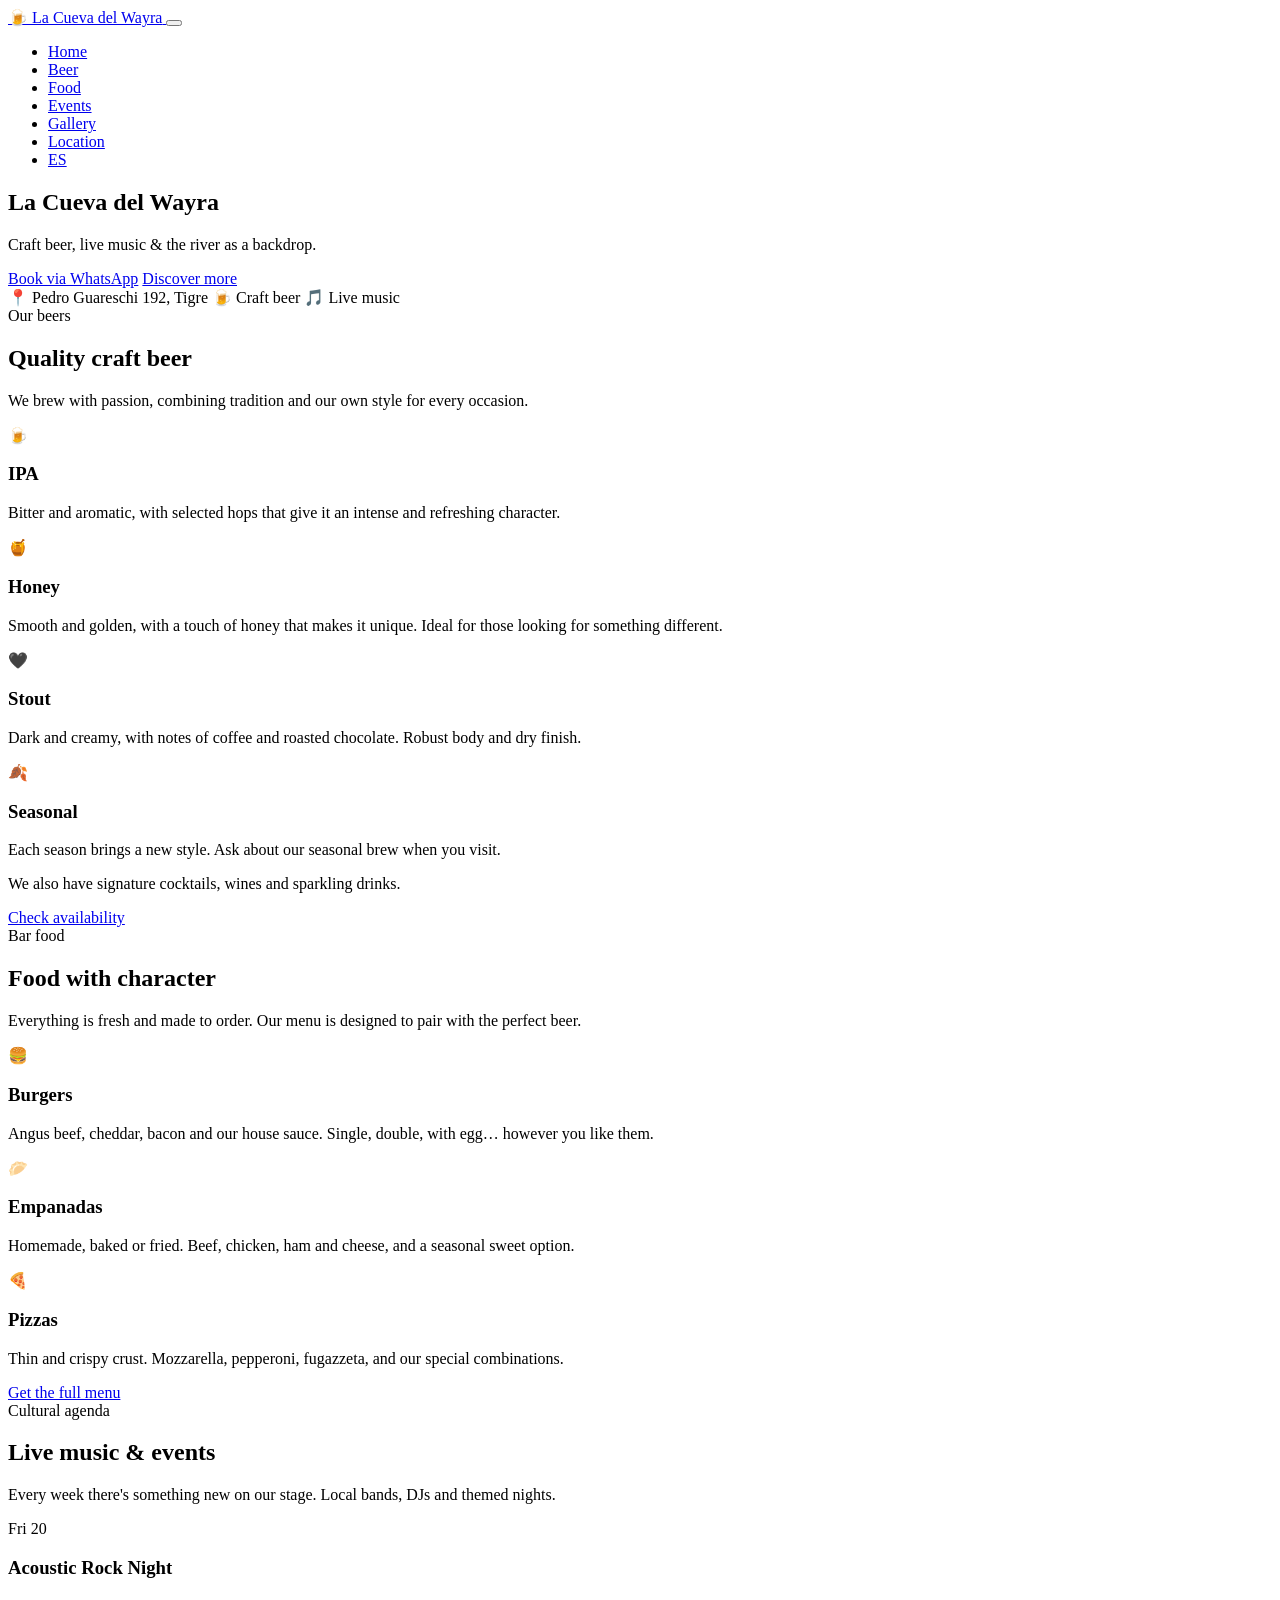
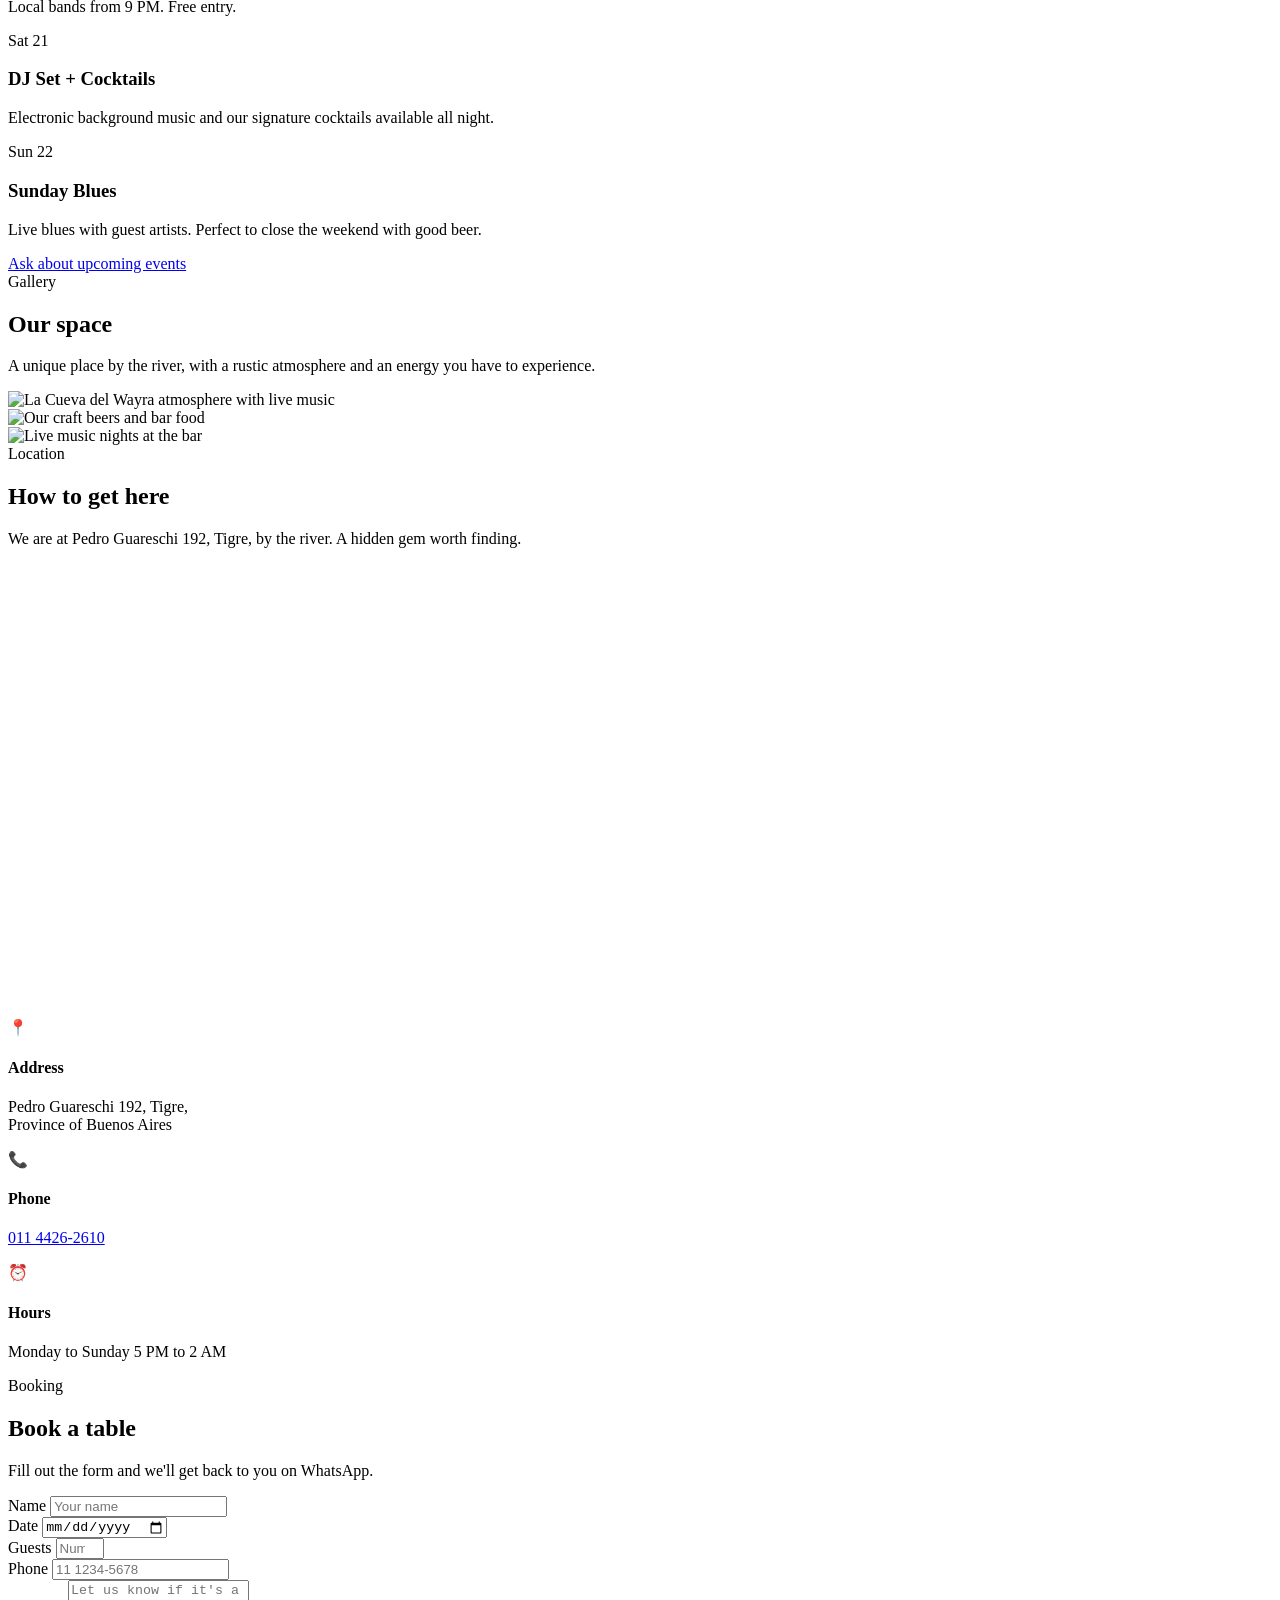
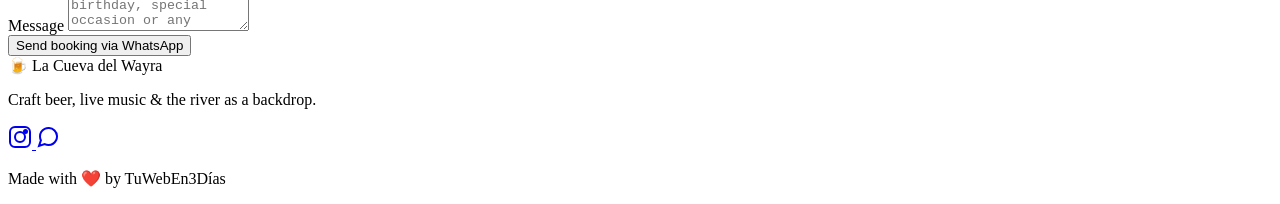
==== en/index.html @ 6c5ce460 "Add en/index.html" ====
<!DOCTYPE html>
<html lang="en">
<head>
  <meta charset="UTF-8">
  <meta name="viewport" content="width=device-width, initial-scale=1.0">
  <title>La Cueva del Wayra | Craft beer, live music & the river</title>
  <meta name="description" content="Craft brewery bar in Tigre, Argentina. Craft beer, live music and bar food. Discover La Cueva del Wayra.">
  <link rel="preconnect" href="https://fonts.googleapis.com">
  <link rel="preconnect" href="https://fonts.gstatic.com" crossorigin>
  <link href="https://fonts.googleapis.com/css2?family=Cormorant+Garamond:ital,wght@0,400;0,500;0,600;0,700;1,400&family=Jost:wght@300;400;500;600&display=swap" rel="stylesheet">
  <link rel="stylesheet" href="../css/styles.css">
  <link rel="icon" type="image/svg+xml" href="data:image/svg+xml,<svg xmlns='http://www.w3.org/2000/svg' viewBox='0 0 100 100'><text y='.9em' font-size='90'>🍺</text></svg>">
  <meta name="theme-color" content="#2B2118">
  <!-- Google tag (gtag.js) -->
  <script async src="https://www.googletagmanager.com/gtag/js?id=G-WNGLL9WG7B"></script>
  <script>window.dataLayer=window.dataLayer||[];function gtag(){dataLayer.push(arguments);}gtag('js',new Date());gtag('config','G-WNGLL9WG7B');</script>
  <script type="application/ld+json">
  {
    "@context": "https://schema.org",
    "@type": "BarOrPub",
    "name": "La Cueva del Wayra",
    "description": "Craft beer, live music and the river as a backdrop. Brewery bar in Tigre.",
    "address": {
      "@type": "PostalAddress",
      "streetAddress": "Pedro Guareschi 192",
      "addressLocality": "Tigre",
      "addressRegion": "Buenos Aires",
      "addressCountry": "AR"
    },
    "telephone": "+54 11 4426-2610",
    "url": "https://tuweben3dias.github.io/demo-la-cueva-del-wayra",
    "servesCuisine": ["Craft beer", "Burgers", "Empanadas", "Pizzas", "Bar food"],
    "priceRange": "$$",
    "openingHours": "Mo-Su 17:00-02:00",
    "hasMenu": "https://tuweben3dias.github.io/demo-la-cueva-del-wayra/docs/menu.pdf"
  }
  </script>
</head>
<body>
  <nav class="navbar" id="navbar" role="navigation" aria-label="Main navigation">
    <div class="nav-container">
      <a href="../" class="nav-logo" aria-label="La Cueva del Wayra - Home" hreflang="es">
        <span class="nav-logo-icon">🍺</span>
        <span class="nav-logo-text">La Cueva del Wayra</span>
      </a>
      <button class="nav-toggle" id="navToggle" aria-label="Open menu" aria-expanded="false">
        <span></span><span></span><span></span>
      </button>
      <ul class="nav-menu" id="navMenu">
        <li><a href="#home" class="nav-link active">Home</a></li>
        <li><a href="#beer" class="nav-link">Beer</a></li>
        <li><a href="#food" class="nav-link">Food</a></li>
        <li><a href="#events" class="nav-link">Events</a></li>
        <li><a href="#gallery" class="nav-link">Gallery</a></li>
        <li><a href="#location" class="nav-link">Location</a></li>
        <li class="nav-lang"><a href="../" class="nav-link lang-link" hreflang="es">ES</a></li>
      </ul>
    </div>
  </nav>

  <main>
    <section class="hero" id="home">
      <div class="hero-overlay"></div>
      <div class="hero-bg"></div>
      <div class="hero-content fade-in">
        <h1 class="hero-title">La Cueva del Wayra</h1>
        <p class="hero-tagline">Craft beer, live music & the river as a backdrop.</p>
        <div class="hero-actions">
          <a href="https://wa.me/5491144262610?text=Hi!+I+want+to+book+at+La+Cueva+del+Wayra" target="_blank" rel="noopener" class="btn btn-primary">Book via WhatsApp</a>
          <a href="#beer" class="btn btn-outline">Discover more</a>
        </div>
        <div class="hero-info">
          <span>📍 Pedro Guareschi 192, Tigre</span>
          <span>🍺 Craft beer</span>
          <span>🎵 Live music</span>
        </div>
      </div>
    </section>

    <section class="section" id="beer">
      <div class="container">
        <div class="section-header fade-in">
          <span class="section-label">Our beers</span>
          <h2 class="section-title">Quality craft beer</h2>
          <p class="section-desc">We brew with passion, combining tradition and our own style for every occasion.</p>
        </div>
        <div class="grid-2">
          <div class="card fade-in">
            <div class="card-icon">🍺</div>
            <h3 class="card-title">IPA</h3>
            <p class="card-desc">Bitter and aromatic, with selected hops that give it an intense and refreshing character.</p>
          </div>
          <div class="card fade-in">
            <div class="card-icon">🍯</div>
            <h3 class="card-title">Honey</h3>
            <p class="card-desc">Smooth and golden, with a touch of honey that makes it unique. Ideal for those looking for something different.</p>
          </div>
          <div class="card fade-in">
            <div class="card-icon">🖤</div>
            <h3 class="card-title">Stout</h3>
            <p class="card-desc">Dark and creamy, with notes of coffee and roasted chocolate. Robust body and dry finish.</p>
          </div>
          <div class="card fade-in">
            <div class="card-icon">🍂</div>
            <h3 class="card-title">Seasonal</h3>
            <p class="card-desc">Each season brings a new style. Ask about our seasonal brew when you visit.</p>
          </div>
        </div>
        <div class="section-sub text-center fade-in">
          <p>We also have signature cocktails, wines and sparkling drinks.</p>
          <a href="https://wa.me/5491144262610?text=Hi!+I+want+to+ask+about+available+beers" target="_blank" rel="noopener" class="btn btn-primary">Check availability</a>
        </div>
      </div>
    </section>

    <section class="section section-alt" id="food">
      <div class="container">
        <div class="section-header fade-in">
          <span class="section-label">Bar food</span>
          <h2 class="section-title">Food with character</h2>
          <p class="section-desc">Everything is fresh and made to order. Our menu is designed to pair with the perfect beer.</p>
        </div>
        <div class="grid-3">
          <div class="card fade-in">
            <div class="card-icon">🍔</div>
            <h3 class="card-title">Burgers</h3>
            <p class="card-desc">Angus beef, cheddar, bacon and our house sauce. Single, double, with egg… however you like them.</p>
          </div>
          <div class="card fade-in">
            <div class="card-icon">🥟</div>
            <h3 class="card-title">Empanadas</h3>
            <p class="card-desc">Homemade, baked or fried. Beef, chicken, ham and cheese, and a seasonal sweet option.</p>
          </div>
          <div class="card fade-in">
            <div class="card-icon">🍕</div>
            <h3 class="card-title">Pizzas</h3>
            <p class="card-desc">Thin and crispy crust. Mozzarella, pepperoni, fugazzeta, and our special combinations.</p>
          </div>
        </div>
        <div class="text-center fade-in">
          <a href="https://wa.me/5491144262610?text=Hi!+I+want+to+see+the+full+menu" target="_blank" rel="noopener" class="btn btn-primary">Get the full menu</a>
        </div>
      </div>
    </section>

    <section class="section" id="events">
      <div class="container">
        <div class="section-header fade-in">
          <span class="section-label">Cultural agenda</span>
          <h2 class="section-title">Live music & events</h2>
          <p class="section-desc">Every week there's something new on our stage. Local bands, DJs and themed nights.</p>
        </div>
        <div class="event-list fade-in">
          <div class="event-item">
            <div class="event-date">
              <span class="event-day">Fri</span>
              <span class="event-num">20</span>
            </div>
            <div class="event-info">
              <h3>Acoustic Rock Night</h3>
              <p>Local bands from 9 PM. Free entry.</p>
            </div>
          </div>
          <div class="event-item">
            <div class="event-date">
              <span class="event-day">Sat</span>
              <span class="event-num">21</span>
            </div>
            <div class="event-info">
              <h3>DJ Set + Cocktails</h3>
              <p>Electronic background music and our signature cocktails available all night.</p>
            </div>
          </div>
          <div class="event-item">
            <div class="event-date">
              <span class="event-day">Sun</span>
              <span class="event-num">22</span>
            </div>
            <div class="event-info">
              <h3>Sunday Blues</h3>
              <p>Live blues with guest artists. Perfect to close the weekend with good beer.</p>
            </div>
          </div>
        </div>
        <div class="text-center fade-in">
          <a href="https://wa.me/5491144262610?text=Hi!+What+are+the+upcoming+events?" target="_blank" rel="noopener" class="btn btn-primary">Ask about upcoming events</a>
        </div>
      </div>
    </section>

    <section class="section section-alt" id="gallery">
      <div class="container">
        <div class="section-header fade-in">
          <span class="section-label">Gallery</span>
          <h2 class="section-title">Our space</h2>
          <p class="section-desc">A unique place by the river, with a rustic atmosphere and an energy you have to experience.</p>
        </div>
        <div class="gallery-grid fade-in">
          <div class="gallery-item">
            <img src="../imgs/placeholder-gallery-1.svg" alt="La Cueva del Wayra atmosphere with live music" loading="lazy" width="600" height="400">
          </div>
          <div class="gallery-item">
            <img src="../imgs/placeholder-gallery-2.svg" alt="Our craft beers and bar food" loading="lazy" width="600" height="400">
          </div>
          <div class="gallery-item">
            <img src="../imgs/placeholder-gallery-3.svg" alt="Live music nights at the bar" loading="lazy" width="600" height="400">
          </div>
        </div>
      </div>
    </section>

    <section class="section" id="location">
      <div class="container">
        <div class="section-header fade-in">
          <span class="section-label">Location</span>
          <h2 class="section-title">How to get here</h2>
          <p class="section-desc">We are at Pedro Guareschi 192, Tigre, by the river. A hidden gem worth finding.</p>
        </div>
        <div class="map-container fade-in">
          <iframe
            src="https://www.google.com/maps/embed?pb=!1m18!1m12!1m3!1d3289.850383074579!2d-58.577674!3d-34.424818!2m3!1f0!2f0!3f0!3m2!1i1024!2i768!4f13.1!3m3!1m2!1s0x95bca5b0b0b0b0b0%3A0x0!2sPedro+Guareschi+192%2C+Tigre!5e0!3m2!1ses!2sar!4v1"
            width="600" height="450" style="border:0;" allowfullscreen="" loading="lazy" title="Map showing La Cueva del Wayra location">
          </iframe>
        </div>
        <div class="location-info fade-in">
          <div class="location-detail">
            <span class="location-icon">📍</span>
            <div>
              <h4>Address</h4>
              <p>Pedro Guareschi 192, Tigre,<br>Province of Buenos Aires</p>
            </div>
          </div>
          <div class="location-detail">
            <span class="location-icon">📞</span>
            <div>
              <h4>Phone</h4>
              <p><a href="tel:+541144262610">011 4426-2610</a></p>
            </div>
          </div>
          <div class="location-detail">
            <span class="location-icon">⏰</span>
            <div>
              <h4>Hours</h4>
              <p>Monday to Sunday 5 PM to 2 AM</p>
            </div>
          </div>
        </div>
      </div>
    </section>

    <section class="section section-form" id="booking">
      <div class="container">
        <div class="section-header fade-in">
          <span class="section-label">Booking</span>
          <h2 class="section-title">Book a table</h2>
          <p class="section-desc">Fill out the form and we'll get back to you on WhatsApp.</p>
        </div>
        <form class="form fade-in" id="reservaForm" novalidate>
          <div class="form-row">
            <div class="form-group">
              <label for="nombre">Name</label>
              <input type="text" id="nombre" name="nombre" required placeholder="Your name" autocomplete="name">
            </div>
            <div class="form-group">
              <label for="fecha">Date</label>
              <input type="date" id="fecha" name="fecha" required>
            </div>
          </div>
          <div class="form-row">
            <div class="form-group">
              <label for="personas">Guests</label>
              <input type="number" id="personas" name="personas" min="1" max="20" required placeholder="Number of guests">
            </div>
            <div class="form-group">
              <label for="telefono">Phone</label>
              <input type="tel" id="telefono" name="telefono" required placeholder="11 1234-5678" autocomplete="tel">
            </div>
          </div>
          <div class="form-group">
            <label for="mensaje">Message</label>
            <textarea id="mensaje" name="mensaje" rows="3" placeholder="Let us know if it's a birthday, special occasion or any preferences…"></textarea>
          </div>
          <button type="submit" class="btn btn-primary btn-full">Send booking via WhatsApp</button>
        </form>
      </div>
    </section>
  </main>

  <footer class="footer">
    <div class="container">
      <div class="footer-content">
        <div class="footer-brand">
          <span class="footer-logo">🍺 La Cueva del Wayra</span>
          <p>Craft beer, live music & the river as a backdrop.</p>
        </div>
        <div class="footer-social">
          <a href="https://instagram.com/islandercerveceria" target="_blank" rel="noopener" aria-label="Instagram" class="social-link">
            <svg width="24" height="24" viewBox="0 0 24 24" fill="none" stroke="currentColor" stroke-width="2"><rect x="2" y="2" width="20" height="20" rx="5"/><circle cx="12" cy="12" r="5"/><circle cx="17.5" cy="6.5" r="1.5" fill="currentColor"/></svg>
          </a>
          <a href="https://wa.me/5491144262610" target="_blank" rel="noopener" aria-label="WhatsApp" class="social-link">
            <svg width="24" height="24" viewBox="0 0 24 24" fill="none" stroke="currentColor" stroke-width="2"><path d="M21 11.5a8.38 8.38 0 0 1-.9 3.8 8.5 8.5 0 0 1-7.6 4.7 8.38 8.38 0 0 1-3.8-.9L3 21l1.9-5.7a8.38 8.38 0 0 1-.9-3.8 8.5 8.5 0 0 1 4.7-7.6 8.38 8.38 0 0 1 3.8-.9h.5a8.48 8.48 0 0 1 8 8v.5z"/></svg>
          </a>
        </div>
        <div class="footer-legal">
          <p>Made with ❤️ by TuWebEn3Días</p>
        </div>
      </div>
    </div>
  </footer>

  <script src="../js/main.js"></script>
</body>
</html>
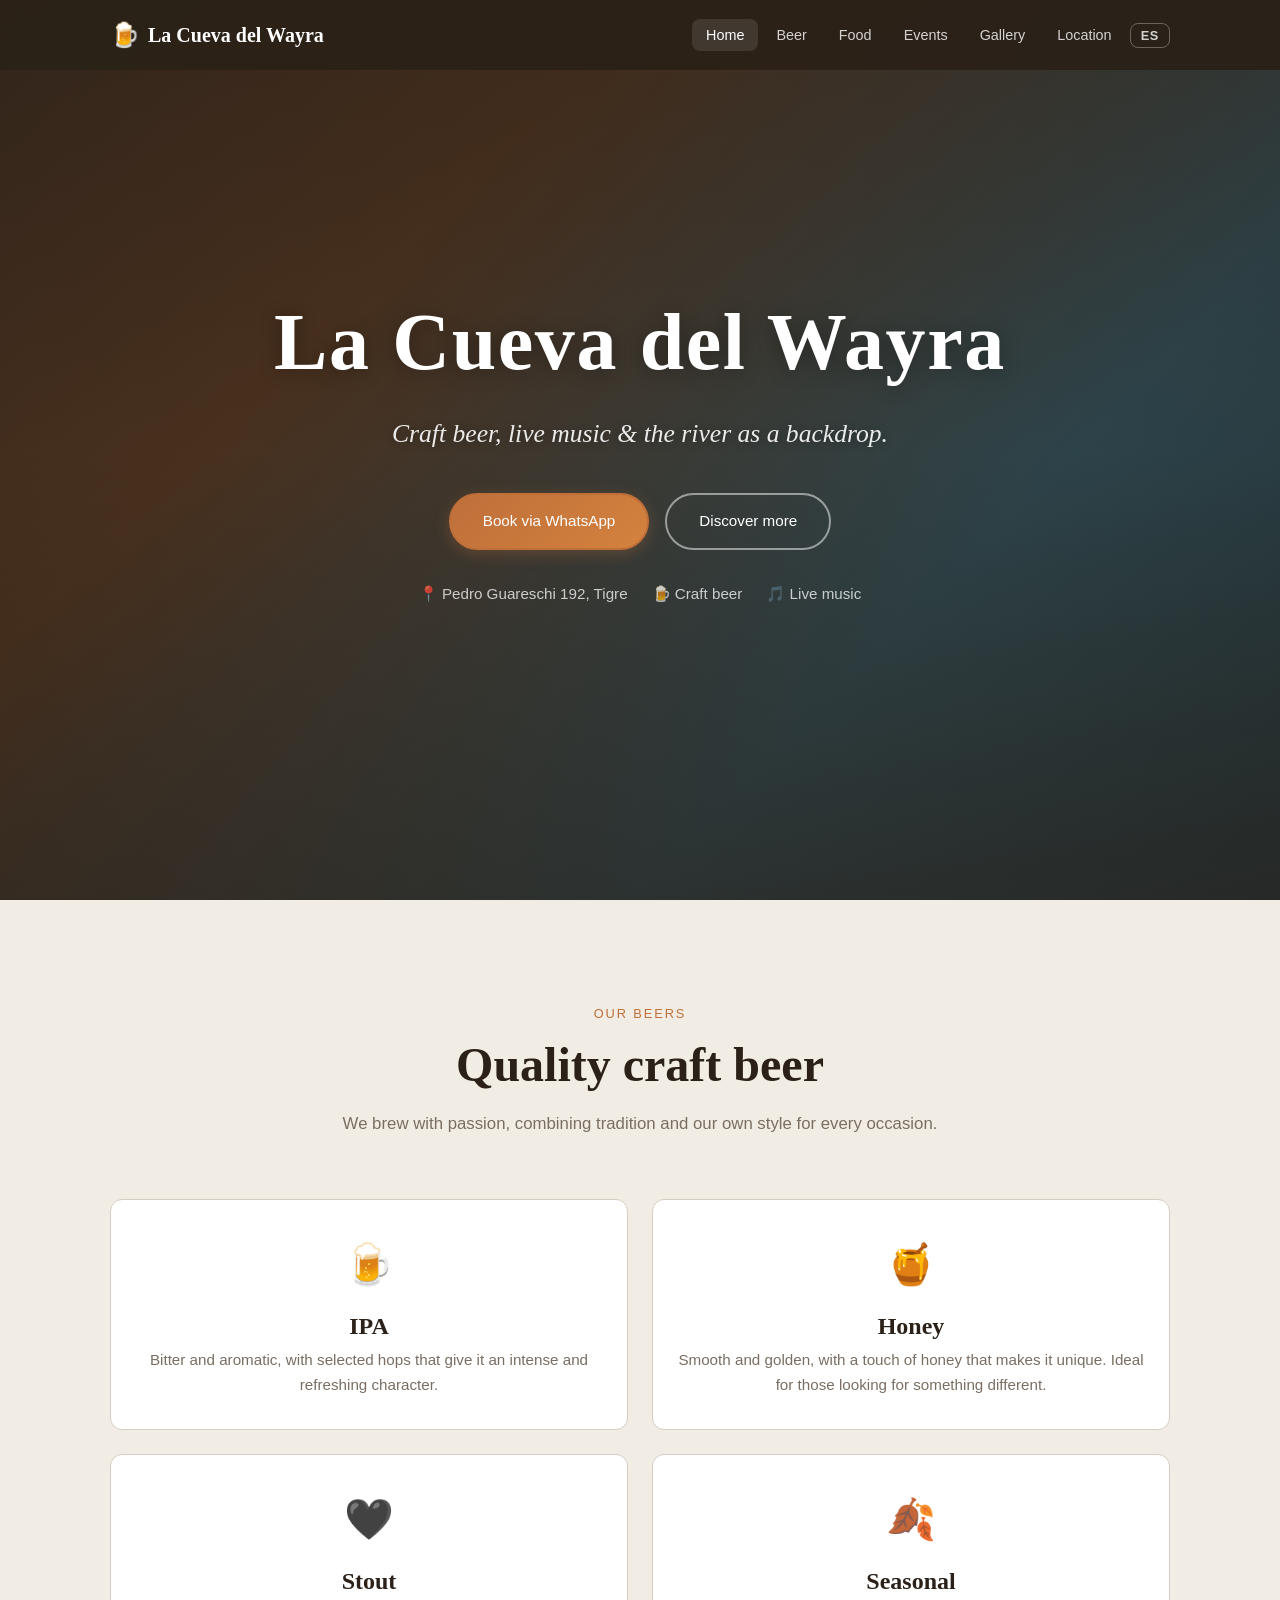
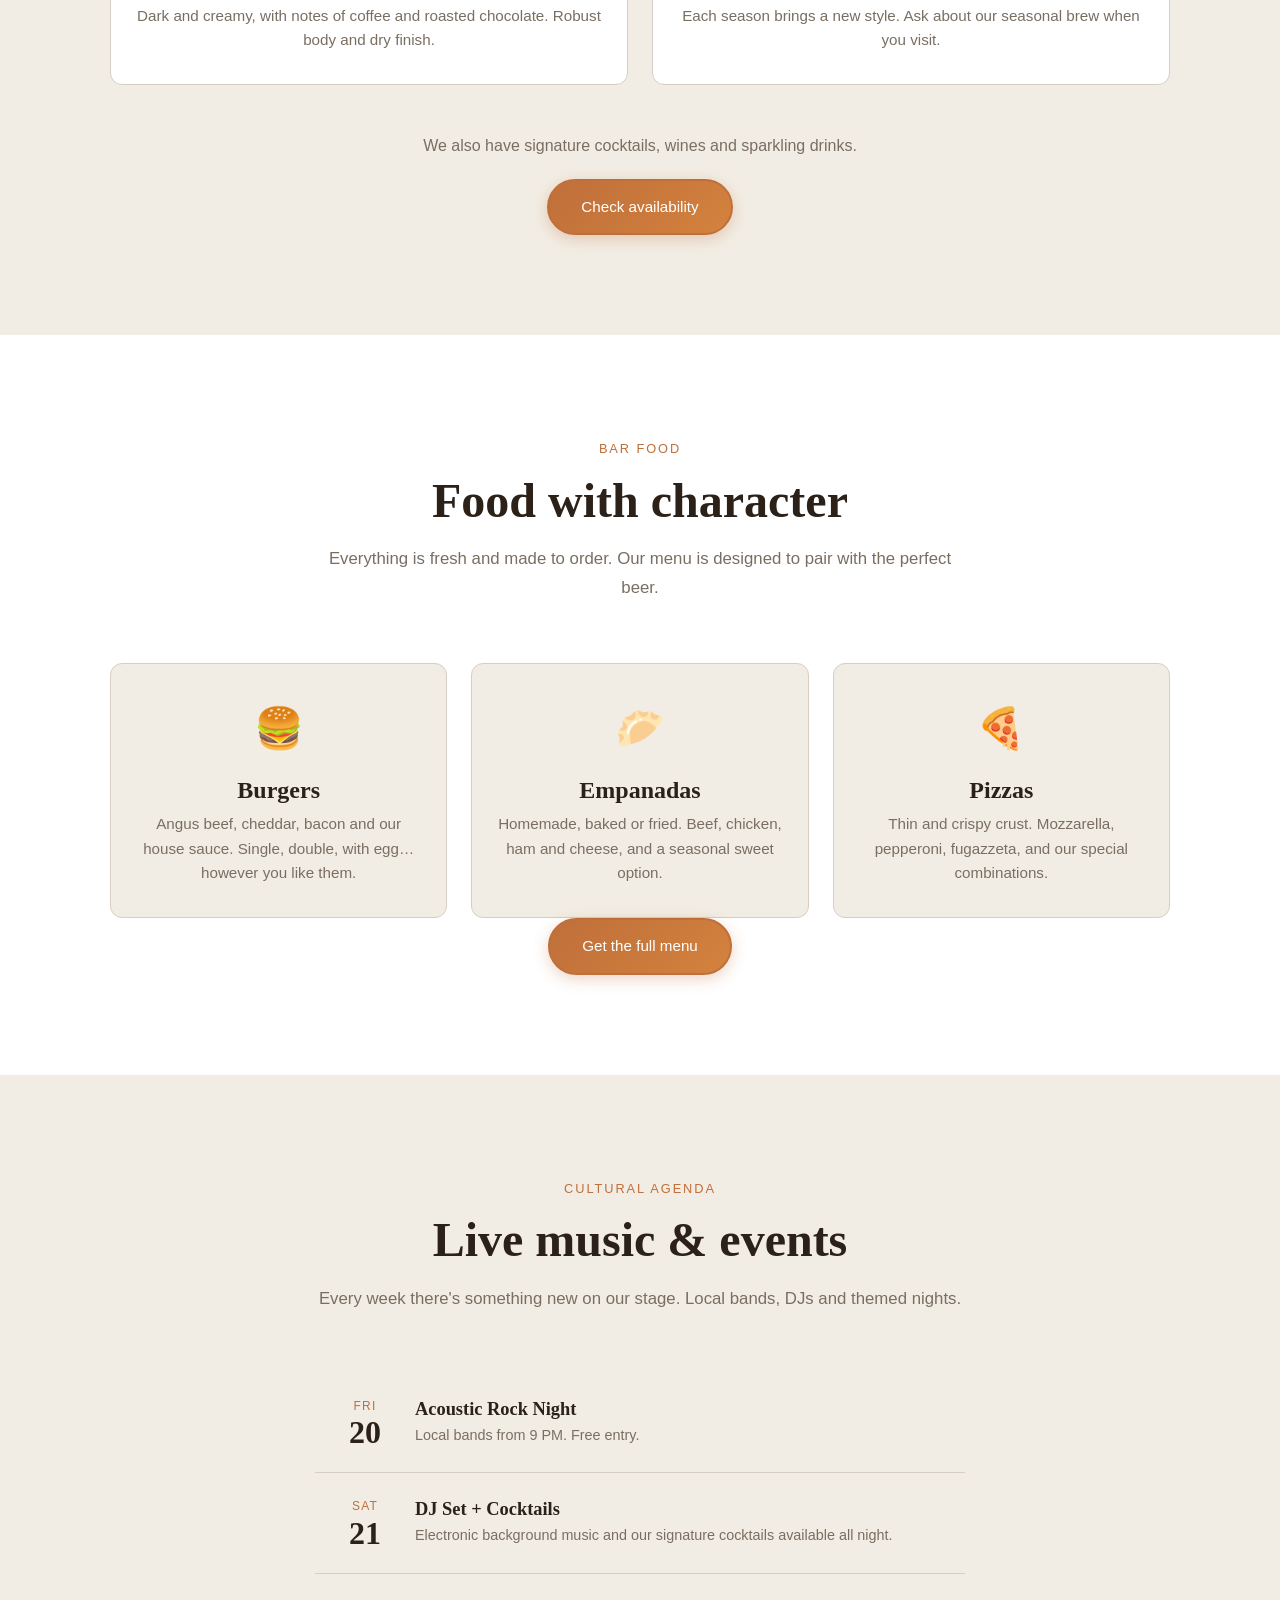
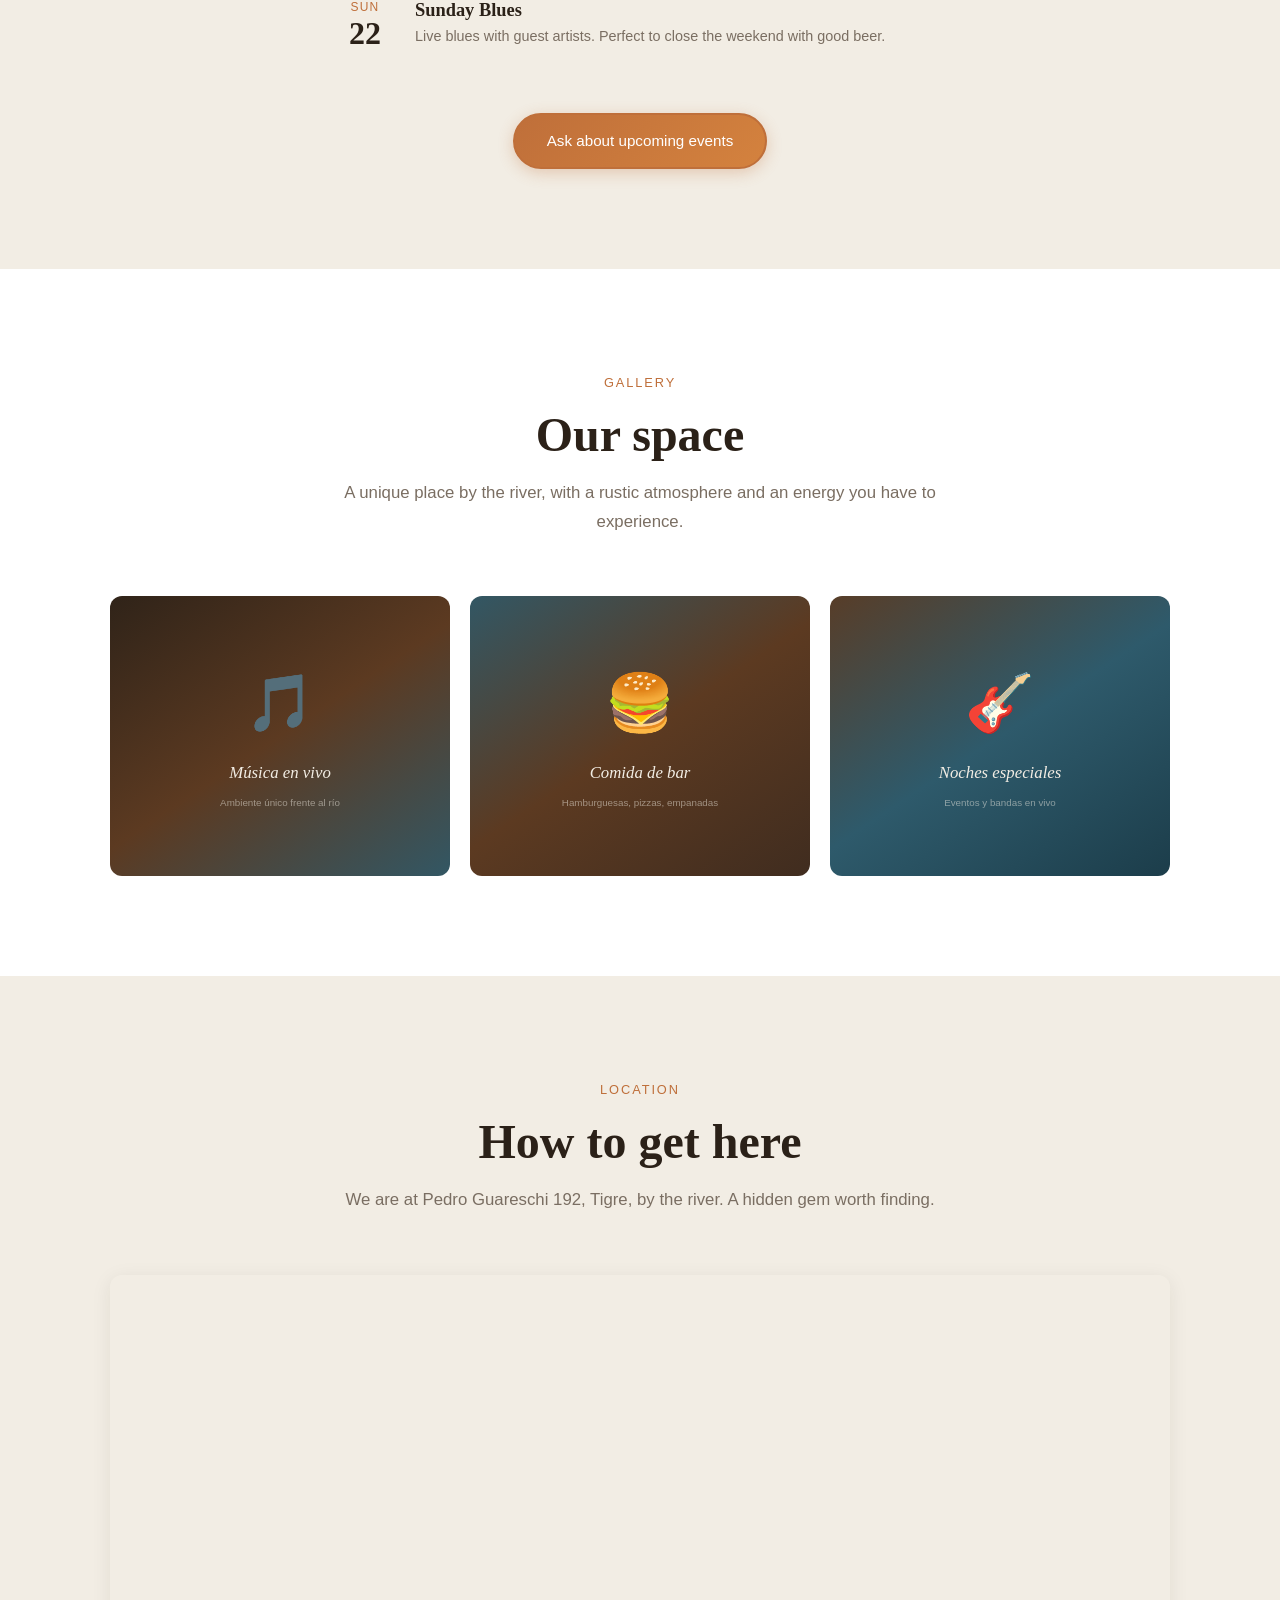
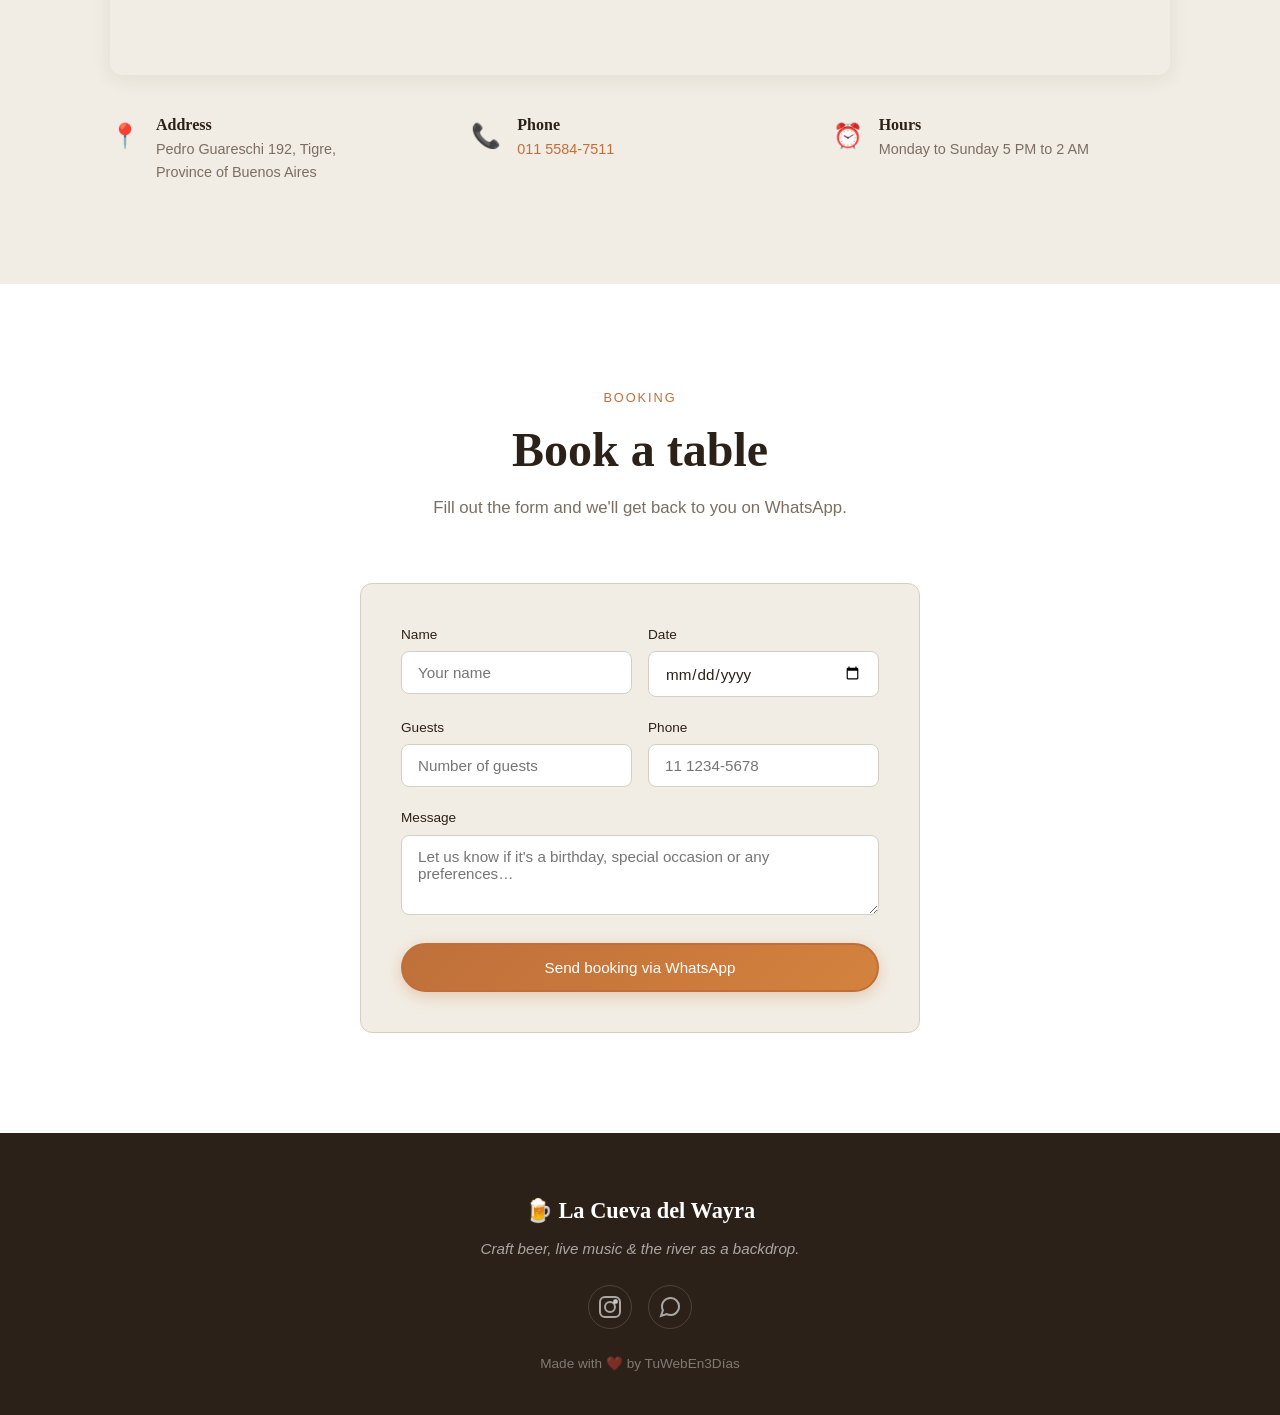
==== commit d4015325: "Fix phone and WhatsApp" ====
--- a/en/index.html
+++ b/en/index.html
@@ -66,7 +66,7 @@
         <h1 class="hero-title">La Cueva del Wayra</h1>
         <p class="hero-tagline">Craft beer, live music & the river as a backdrop.</p>
         <div class="hero-actions">
-          <a href="https://wa.me/5491144262610?text=Hi!+I+want+to+book+at+La+Cueva+del+Wayra" target="_blank" rel="noopener" class="btn btn-primary">Book via WhatsApp</a>
+          <a href="https://wa.me/5491155847511?text=Hi!+I+want+to+book+at+La+Cueva+del+Wayra" target="_blank" rel="noopener" class="btn btn-primary">Book via WhatsApp</a>
           <a href="#beer" class="btn btn-outline">Discover more</a>
         </div>
         <div class="hero-info">
@@ -108,7 +108,7 @@
         </div>
         <div class="section-sub text-center fade-in">
           <p>We also have signature cocktails, wines and sparkling drinks.</p>
-          <a href="https://wa.me/5491144262610?text=Hi!+I+want+to+ask+about+available+beers" target="_blank" rel="noopener" class="btn btn-primary">Check availability</a>
+          <a href="https://wa.me/5491155847511?text=Hi!+I+want+to+ask+about+available+beers" target="_blank" rel="noopener" class="btn btn-primary">Check availability</a>
         </div>
       </div>
     </section>
@@ -138,7 +138,7 @@
           </div>
         </div>
         <div class="text-center fade-in">
-          <a href="https://wa.me/5491144262610?text=Hi!+I+want+to+see+the+full+menu" target="_blank" rel="noopener" class="btn btn-primary">Get the full menu</a>
+          <a href="https://wa.me/5491155847511?text=Hi!+I+want+to+see+the+full+menu" target="_blank" rel="noopener" class="btn btn-primary">Get the full menu</a>
         </div>
       </div>
     </section>
@@ -183,7 +183,7 @@
           </div>
         </div>
         <div class="text-center fade-in">
-          <a href="https://wa.me/5491144262610?text=Hi!+What+are+the+upcoming+events?" target="_blank" rel="noopener" class="btn btn-primary">Ask about upcoming events</a>
+          <a href="https://wa.me/5491155847511?text=Hi!+What+are+the+upcoming+events?" target="_blank" rel="noopener" class="btn btn-primary">Ask about upcoming events</a>
         </div>
       </div>
     </section>
@@ -234,7 +234,7 @@
             <span class="location-icon">📞</span>
             <div>
               <h4>Phone</h4>
-              <p><a href="tel:+541144262610">011 4426-2610</a></p>
+              <p><a href="tel:+541144262610">011 5584-7511</a></p>
             </div>
           </div>
           <div class="location-detail">
@@ -297,7 +297,7 @@
           <a href="https://instagram.com/islandercerveceria" target="_blank" rel="noopener" aria-label="Instagram" class="social-link">
             <svg width="24" height="24" viewBox="0 0 24 24" fill="none" stroke="currentColor" stroke-width="2"><rect x="2" y="2" width="20" height="20" rx="5"/><circle cx="12" cy="12" r="5"/><circle cx="17.5" cy="6.5" r="1.5" fill="currentColor"/></svg>
           </a>
-          <a href="https://wa.me/5491144262610" target="_blank" rel="noopener" aria-label="WhatsApp" class="social-link">
+          <a href="https://wa.me/5491155847511" target="_blank" rel="noopener" aria-label="WhatsApp" class="social-link">
             <svg width="24" height="24" viewBox="0 0 24 24" fill="none" stroke="currentColor" stroke-width="2"><path d="M21 11.5a8.38 8.38 0 0 1-.9 3.8 8.5 8.5 0 0 1-7.6 4.7 8.38 8.38 0 0 1-3.8-.9L3 21l1.9-5.7a8.38 8.38 0 0 1-.9-3.8 8.5 8.5 0 0 1 4.7-7.6 8.38 8.38 0 0 1 3.8-.9h.5a8.48 8.48 0 0 1 8 8v.5z"/></svg>
           </a>
         </div>
--- a/css/styles.css
+++ b/css/styles.css
@@ -0,0 +1,751 @@
+:root {
+  --color-bg: #F2EDE4;
+  --color-surface: #FFFFFF;
+  --color-accent: #BF6F3A;
+  --color-accent-2: #2E5A6B;
+  --color-text: #2B2118;
+  --color-muted: #7A6E62;
+  --color-border: #D6CEC2;
+  --font-title: 'Cormorant Garamond', Georgia, serif;
+  --font-body: 'Jost', -apple-system, BlinkMacSystemFont, 'Segoe UI', sans-serif;
+  --max-width: 1100px;
+  --nav-height: 70px;
+  --radius: 12px;
+  --shadow: 0 4px 20px rgba(43, 33, 24, 0.08);
+  --shadow-lg: 0 8px 40px rgba(43, 33, 24, 0.12);
+}
+
+*, *::before, *::after {
+  box-sizing: border-box;
+  margin: 0;
+  padding: 0;
+}
+
+html {
+  scroll-behavior: smooth;
+  scroll-padding-top: var(--nav-height);
+}
+
+body {
+  font-family: var(--font-body);
+  color: var(--color-text);
+  background-color: var(--color-bg);
+  line-height: 1.6;
+  -webkit-font-smoothing: antialiased;
+  -moz-osx-font-smoothing: grayscale;
+}
+
+img {
+  max-width: 100%;
+  height: auto;
+  display: block;
+}
+
+a {
+  color: var(--color-accent);
+  text-decoration: none;
+  transition: color 0.3s;
+}
+
+a:hover {
+  color: var(--color-accent-2);
+}
+
+h1, h2, h3, h4 {
+  font-family: var(--font-title);
+  font-weight: 600;
+  line-height: 1.2;
+  color: var(--color-text);
+}
+
+.container {
+  max-width: var(--max-width);
+  margin: 0 auto;
+  padding: 0 20px;
+}
+
+.text-center {
+  text-align: center;
+}
+
+/* Navbar */
+.navbar {
+  position: fixed;
+  top: 0;
+  left: 0;
+  right: 0;
+  z-index: 1000;
+  background: rgba(43, 33, 24, 0.95);
+  backdrop-filter: blur(12px);
+  -webkit-backdrop-filter: blur(12px);
+  height: var(--nav-height);
+  transition: transform 0.3s, background 0.3s;
+}
+
+.navbar.scrolled {
+  background: rgba(43, 33, 24, 0.98);
+}
+
+.navbar.hidden {
+  transform: translateY(-100%);
+}
+
+.nav-container {
+  max-width: var(--max-width);
+  margin: 0 auto;
+  padding: 0 20px;
+  display: flex;
+  align-items: center;
+  justify-content: space-between;
+  height: 100%;
+}
+
+.nav-logo {
+  display: flex;
+  align-items: center;
+  gap: 8px;
+  color: var(--color-surface);
+  font-family: var(--font-title);
+  font-size: 1.25rem;
+  font-weight: 600;
+  text-decoration: none;
+}
+
+.nav-logo-icon {
+  font-size: 1.5rem;
+}
+
+.nav-logo:hover {
+  color: var(--color-accent);
+}
+
+.nav-menu {
+  display: flex;
+  list-style: none;
+  align-items: center;
+  gap: 4px;
+}
+
+.nav-link {
+  color: rgba(255, 255, 255, 0.8);
+  padding: 8px 14px;
+  border-radius: 8px;
+  font-size: 0.9rem;
+  font-weight: 400;
+  transition: color 0.3s, background 0.3s;
+  text-decoration: none;
+}
+
+.nav-link:hover,
+.nav-link.active {
+  color: var(--color-surface);
+  background: rgba(255, 255, 255, 0.1);
+}
+
+.lang-link {
+  font-weight: 600;
+  font-size: 0.8rem;
+  text-transform: uppercase;
+  letter-spacing: 0.05em;
+  border: 1px solid rgba(255, 255, 255, 0.3);
+  padding: 4px 10px;
+}
+
+.nav-toggle {
+  display: none;
+  flex-direction: column;
+  gap: 5px;
+  background: none;
+  border: none;
+  cursor: pointer;
+  padding: 4px;
+}
+
+.nav-toggle span {
+  display: block;
+  width: 26px;
+  height: 2px;
+  background: var(--color-surface);
+  border-radius: 2px;
+  transition: transform 0.3s, opacity 0.3s;
+}
+
+.nav-toggle.active span:nth-child(1) {
+  transform: rotate(45deg) translate(5px, 5px);
+}
+
+.nav-toggle.active span:nth-child(2) {
+  opacity: 0;
+}
+
+.nav-toggle.active span:nth-child(3) {
+  transform: rotate(-45deg) translate(5px, -5px);
+}
+
+/* Hero */
+.hero {
+  position: relative;
+  min-height: 100vh;
+  display: flex;
+  align-items: center;
+  justify-content: center;
+  text-align: center;
+  overflow: hidden;
+}
+
+.hero-bg {
+  position: absolute;
+  inset: 0;
+  background:
+    linear-gradient(135deg, #3D2B1F 0%, #5C3A21 30%, #2E5A6B 70%, #1A3A47 100%);
+  z-index: 0;
+}
+
+.hero-overlay {
+  position: absolute;
+  inset: 0;
+  background: linear-gradient(
+    to bottom,
+    rgba(43, 33, 24, 0.6) 0%,
+    rgba(43, 33, 24, 0.4) 50%,
+    rgba(43, 33, 24, 0.7) 100%
+  );
+  z-index: 1;
+}
+
+.hero-content {
+  position: relative;
+  z-index: 2;
+  padding: 20px;
+  max-width: 800px;
+}
+
+.hero-title {
+  font-family: var(--font-title);
+  font-size: clamp(2.8rem, 8vw, 5rem);
+  font-weight: 700;
+  color: var(--color-surface);
+  margin-bottom: 0.3em;
+  letter-spacing: 0.02em;
+  text-shadow: 0 2px 20px rgba(0,0,0,0.3);
+}
+
+.hero-tagline {
+  font-family: var(--font-title);
+  font-size: clamp(1.2rem, 3vw, 1.6rem);
+  font-weight: 400;
+  font-style: italic;
+  color: rgba(255, 255, 255, 0.9);
+  margin-bottom: 1.5em;
+  text-shadow: 0 1px 10px rgba(0,0,0,0.3);
+}
+
+.hero-actions {
+  display: flex;
+  gap: 16px;
+  justify-content: center;
+  flex-wrap: wrap;
+  margin-bottom: 2em;
+}
+
+.hero-info {
+  display: flex;
+  gap: 24px;
+  justify-content: center;
+  flex-wrap: wrap;
+  color: rgba(255, 255, 255, 0.75);
+  font-size: 0.95rem;
+}
+
+/* Buttons */
+.btn {
+  display: inline-flex;
+  align-items: center;
+  justify-content: center;
+  padding: 14px 32px;
+  border-radius: 50px;
+  font-family: var(--font-body);
+  font-size: 0.95rem;
+  font-weight: 500;
+  text-decoration: none;
+  cursor: pointer;
+  transition: all 0.3s;
+  border: 2px solid transparent;
+  gap: 8px;
+}
+
+.btn-primary {
+  background: linear-gradient(135deg, var(--color-accent), #D4823E);
+  color: var(--color-surface);
+  border-color: var(--color-accent);
+  box-shadow: 0 4px 15px rgba(191, 111, 58, 0.3);
+}
+
+.btn-primary:hover {
+  background: linear-gradient(135deg, #D4823E, var(--color-accent));
+  box-shadow: 0 6px 25px rgba(191, 111, 58, 0.4);
+  transform: translateY(-2px);
+  color: var(--color-surface);
+}
+
+.btn-outline {
+  background: transparent;
+  color: var(--color-surface);
+  border-color: rgba(255, 255, 255, 0.5);
+}
+
+.btn-outline:hover {
+  background: rgba(255, 255, 255, 0.1);
+  border-color: var(--color-surface);
+  color: var(--color-surface);
+}
+
+.btn-full {
+  width: 100%;
+}
+
+/* Sections */
+.section {
+  padding: 100px 0;
+}
+
+.section-alt {
+  background: var(--color-surface);
+}
+
+.section-header {
+  text-align: center;
+  margin-bottom: 60px;
+  max-width: 650px;
+  margin-left: auto;
+  margin-right: auto;
+}
+
+.section-label {
+  display: inline-block;
+  font-family: var(--font-body);
+  font-size: 0.8rem;
+  font-weight: 500;
+  text-transform: uppercase;
+  letter-spacing: 0.15em;
+  color: var(--color-accent);
+  margin-bottom: 12px;
+}
+
+.section-title {
+  font-size: clamp(2rem, 5vw, 3rem);
+  margin-bottom: 16px;
+}
+
+.section-desc {
+  color: var(--color-muted);
+  font-size: 1.05rem;
+  line-height: 1.7;
+}
+
+.section-sub {
+  margin-top: 48px;
+}
+
+.section-sub p {
+  margin-bottom: 20px;
+  color: var(--color-muted);
+}
+
+/* Cards */
+.grid-2 {
+  display: grid;
+  grid-template-columns: repeat(2, 1fr);
+  gap: 24px;
+}
+
+.grid-3 {
+  display: grid;
+  grid-template-columns: repeat(3, 1fr);
+  gap: 24px;
+}
+
+.card {
+  background: var(--color-surface);
+  border: 1px solid var(--color-border);
+  border-radius: var(--radius);
+  padding: 32px 24px;
+  text-align: center;
+  transition: transform 0.3s, box-shadow 0.3s;
+}
+
+.section-alt .card {
+  background: var(--color-bg);
+}
+
+.card:hover {
+  transform: translateY(-4px);
+  box-shadow: var(--shadow-lg);
+}
+
+.card-icon {
+  font-size: 2.5rem;
+  margin-bottom: 16px;
+  display: block;
+}
+
+.card-title {
+  font-family: var(--font-title);
+  font-size: 1.5rem;
+  margin-bottom: 8px;
+}
+
+.card-desc {
+  color: var(--color-muted);
+  font-size: 0.95rem;
+  line-height: 1.6;
+}
+
+/* Events */
+.event-list {
+  max-width: 650px;
+  margin: 0 auto 40px;
+}
+
+.event-item {
+  display: flex;
+  gap: 20px;
+  align-items: center;
+  padding: 24px 20px;
+  border-bottom: 1px solid var(--color-border);
+  transition: background 0.3s;
+}
+
+.event-item:last-child {
+  border-bottom: none;
+}
+
+.event-item:hover {
+  background: rgba(191, 111, 58, 0.04);
+  border-radius: var(--radius);
+}
+
+.event-date {
+  text-align: center;
+  min-width: 60px;
+  flex-shrink: 0;
+}
+
+.event-day {
+  display: block;
+  font-family: var(--font-body);
+  font-size: 0.75rem;
+  font-weight: 500;
+  text-transform: uppercase;
+  letter-spacing: 0.1em;
+  color: var(--color-accent);
+}
+
+.event-num {
+  display: block;
+  font-family: var(--font-title);
+  font-size: 2rem;
+  font-weight: 700;
+  line-height: 1;
+  color: var(--color-text);
+}
+
+.event-info h3 {
+  font-size: 1.15rem;
+  margin-bottom: 4px;
+}
+
+.event-info p {
+  color: var(--color-muted);
+  font-size: 0.9rem;
+}
+
+/* Gallery */
+.gallery-grid {
+  display: grid;
+  grid-template-columns: repeat(3, 1fr);
+  gap: 20px;
+}
+
+.gallery-item {
+  border-radius: var(--radius);
+  overflow: hidden;
+  transition: transform 0.3s, box-shadow 0.3s;
+}
+
+.gallery-item:hover {
+  transform: scale(1.02);
+  box-shadow: var(--shadow-lg);
+}
+
+.gallery-item img {
+  width: 100%;
+  height: 280px;
+  object-fit: cover;
+}
+
+/* Map */
+.map-container {
+  border-radius: var(--radius);
+  overflow: hidden;
+  box-shadow: var(--shadow);
+  margin-bottom: 40px;
+}
+
+.map-container iframe {
+  width: 100%;
+  height: 400px;
+  display: block;
+}
+
+.location-info {
+  display: grid;
+  grid-template-columns: repeat(3, 1fr);
+  gap: 24px;
+}
+
+.location-detail {
+  display: flex;
+  gap: 16px;
+  align-items: flex-start;
+}
+
+.location-icon {
+  font-size: 1.5rem;
+  flex-shrink: 0;
+  margin-top: 2px;
+}
+
+.location-detail h4 {
+  font-size: 1rem;
+  margin-bottom: 4px;
+}
+
+.location-detail p {
+  color: var(--color-muted);
+  font-size: 0.9rem;
+}
+
+.location-detail a {
+  color: var(--color-accent);
+}
+
+/* Form */
+.section-form {
+  background: var(--color-surface);
+}
+
+.form {
+  max-width: 560px;
+  margin: 0 auto;
+  padding: 40px;
+  background: var(--color-bg);
+  border-radius: var(--radius);
+  border: 1px solid var(--color-border);
+}
+
+.form-row {
+  display: grid;
+  grid-template-columns: 1fr 1fr;
+  gap: 16px;
+}
+
+.form-group {
+  margin-bottom: 20px;
+}
+
+.form-group label {
+  display: block;
+  font-family: var(--font-body);
+  font-size: 0.85rem;
+  font-weight: 500;
+  margin-bottom: 6px;
+  color: var(--color-text);
+}
+
+.form-group input,
+.form-group textarea {
+  width: 100%;
+  padding: 12px 16px;
+  border: 1px solid var(--color-border);
+  border-radius: 8px;
+  font-family: var(--font-body);
+  font-size: 0.95rem;
+  color: var(--color-text);
+  background: var(--color-surface);
+  transition: border-color 0.3s, box-shadow 0.3s;
+}
+
+.form-group input:focus,
+.form-group textarea:focus {
+  outline: none;
+  border-color: var(--color-accent);
+  box-shadow: 0 0 0 3px rgba(191, 111, 58, 0.15);
+}
+
+.form-group textarea {
+  resize: vertical;
+  min-height: 80px;
+}
+
+/* Footer */
+.footer {
+  background: var(--color-text);
+  color: rgba(255, 255, 255, 0.7);
+  padding: 60px 0 40px;
+}
+
+.footer-content {
+  display: flex;
+  flex-direction: column;
+  align-items: center;
+  gap: 24px;
+  text-align: center;
+}
+
+.footer-logo {
+  font-family: var(--font-title);
+  font-size: 1.4rem;
+  color: var(--color-surface);
+  font-weight: 600;
+}
+
+.footer-brand p {
+  margin-top: 8px;
+  font-style: italic;
+  font-size: 0.95rem;
+  color: rgba(255, 255, 255, 0.6);
+}
+
+.footer-social {
+  display: flex;
+  gap: 16px;
+}
+
+.social-link {
+  color: rgba(255, 255, 255, 0.6);
+  transition: color 0.3s, transform 0.3s;
+  display: flex;
+  align-items: center;
+  justify-content: center;
+  width: 44px;
+  height: 44px;
+  border-radius: 50%;
+  border: 1px solid rgba(255, 255, 255, 0.15);
+}
+
+.social-link:hover {
+  color: var(--color-accent);
+  transform: translateY(-2px);
+  border-color: var(--color-accent);
+}
+
+.footer-legal {
+  font-size: 0.85rem;
+  color: rgba(255, 255, 255, 0.4);
+}
+
+/* Fade In Animation */
+.fade-in {
+  opacity: 0;
+  transform: translateY(30px);
+  transition: opacity 0.7s ease, transform 0.7s ease;
+}
+
+.fade-in.visible {
+  opacity: 1;
+  transform: translateY(0);
+}
+
+/* Responsive */
+@media (max-width: 768px) {
+  .nav-menu {
+    position: fixed;
+    top: var(--nav-height);
+    left: 0;
+    right: 0;
+    background: rgba(43, 33, 24, 0.98);
+    flex-direction: column;
+    padding: 20px;
+    gap: 8px;
+    transform: translateY(-100%);
+    opacity: 0;
+    transition: transform 0.3s, opacity 0.3s;
+    pointer-events: none;
+    backdrop-filter: blur(12px);
+  }
+
+  .nav-menu.open {
+    transform: translateY(0);
+    opacity: 1;
+    pointer-events: auto;
+  }
+
+  .nav-link {
+    width: 100%;
+    text-align: center;
+    padding: 12px;
+    font-size: 1rem;
+  }
+
+  .nav-toggle {
+    display: flex;
+  }
+
+  .grid-2 {
+    grid-template-columns: 1fr;
+  }
+
+  .grid-3 {
+    grid-template-columns: 1fr;
+  }
+
+  .gallery-grid {
+    grid-template-columns: 1fr;
+  }
+
+  .location-info {
+    grid-template-columns: 1fr;
+  }
+
+  .form {
+    padding: 24px 20px;
+  }
+
+  .form-row {
+    grid-template-columns: 1fr;
+  }
+
+  .hero-info {
+    flex-direction: column;
+    gap: 8px;
+  }
+
+  .event-item {
+    flex-direction: column;
+    text-align: center;
+  }
+
+  .section {
+    padding: 60px 0;
+  }
+
+  .map-container iframe {
+    height: 300px;
+  }
+}
+
+@media (max-width: 480px) {
+  .hero-title {
+    font-size: 2.2rem;
+  }
+
+  .btn {
+    width: 100%;
+  }
+
+  .hero-actions {
+    flex-direction: column;
+    width: 100%;
+  }
+}
